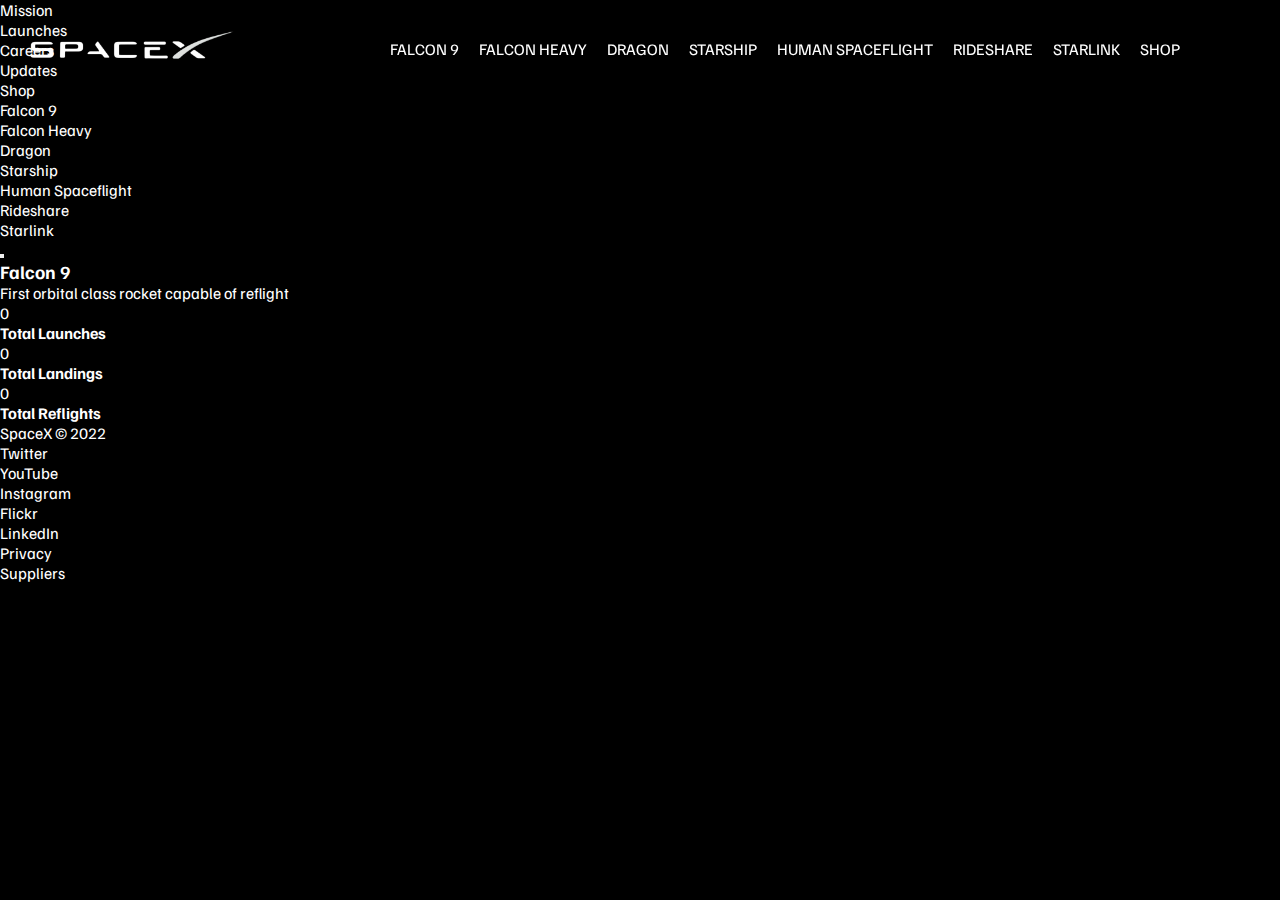
==== falcon9.html @ 8c1770c3 "Header/Navbar HTML & CSS" ====
<!DOCTYPE html>
<html lang="en">
  <head>
    <meta charset="UTF-8" />
    <meta http-equiv="X-UA-Compatible" content="IE=edge" />
    <meta name="viewport" content="width=device-width, initial-scale=1.0" />
    <link rel="stylesheet" href="css/style.css" />
    <script src="js/script.js" defer></script>
    <title>SpaceX - Falcon 9</title>
  </head>
  <body>
    <div id="overlay"></div>
    <div id="mobile-menu" class="mobile-main-menu">
      <ul>
        <li><a href="#">Mission</a></li>
        <li><a href="#">Launches</a></li>
        <li><a href="#">Careers</a></li>
        <li><a href="#">Updates</a></li>
        <li><a href="#">Shop</a></li>

        <li class="mobile-only"><a href="falcon9.html">Falcon 9</a></li>
        <li class="mobile-only">
          <a href="falcon-heavy.html">Falcon Heavy</a>
        </li>
        <li class="mobile-only"><a href="dragon.html">Dragon</a></li>
        <li class="mobile-only"><a href="#">Starship</a></li>
        <li class="mobile-only"><a href="#">Human Spaceflight</a></li>
        <li class="mobile-only"><a href="#">Rideshare</a></li>
        <li class="mobile-only"><a href="#">Starlink</a></li>
      </ul>
    </div>
    <header class="main-header">
      <div class="logo">
        <a href="index.html">
          <img src="img/logo.png" alt="SpaceX" />
        </a>
      </div>
      <nav class="desktop-main-menu">
        <ul>
          <li><a href="falcon9.html">Falcon 9</a></li>
          <li><a href="falcon-heavy.html">Falcon Heavy</a></li>
          <li><a href="dragon.html">Dragon</a></li>
          <li><a href="#">Starship</a></li>
          <li><a href="#">Human Spaceflight</a></li>
          <li><a href="#">Rideshare</a></li>
          <li><a href="#">Starlink</a></li>
          <li><a href="#">Shop</a></li>
        </ul>
      </nav>
    </header>

    <!-- Hamburger Menu -->
    <button id="menu-btn" class="hamburger" type="button">
      <span class="hamburger-top"></span>
      <span class="hamburger-middle"></span>
      <span class="hamburger-bottom"></span>
    </button>

    <section class="section-animate bg-falcon-9"></section>
    <div class="section-inner-center">
      <h3>Falcon 9</h3>
      <p>First orbital class rocket capable of reflight</p>
    </div>

    <div class="stats">
      <div>
        <span class="counter" data-target="3">0</span>
        <h4>Total Launches</h4>
      </div>
      <div>
        <span class="counter" data-target="7">0</span>
        <h4>Total Landings</h4>
      </div>
      <div>
        <span class="counter" data-target="4">0</span>
        <h4>Total Reflights</h4>
      </div>
    </div>

    <footer>
      <ul>
        <li>SpaceX &copy; 2022</li>
        <li><a href="#">Twitter</a></li>
        <li><a href="#">YouTube</a></li>
        <li><a href="#">Instagram</a></li>
        <li><a href="#">Flickr</a></li>
        <li><a href="#">LinkedIn</a></li>
        <li><a href="#">Privacy</a></li>
        <li><a href="#">Suppliers</a></li>
      </ul>
    </footer>
  </body>
</html>
---- css/style.css ----
@import url("https://fonts.googleapis.com/css2?family=Familjen+Grotesk:wght@400;600;700&display=swap");

*,
*::before,
*::after {
  margin: 0;
  padding: 0;
  box-sizing: border-box;
}
body {
  font-family: "Familjen Grotesk", sans-serif;
  background: black;
  color: white;
}

a {
  text-decoration: none;
  color: #fff;
}

ul {
  list-style: none;
}

/*Header/Navbar*/
.main-header {
  position: fixed;
  top: 0;
  left: 0;
  width: 100%;
  z-index: 3;
  display: flex;
  justify-content: space-between;
  align-items: center;
  text-transform: uppercase;
  height: 100px;
  padding: 0 30px;
}
/* Logo */

.logo {
  width: 210px;
  height: auto;
}

.logo img {
  display: block;
  width: 100%;
  height: auto;
}

/* Desktop Menu */

.desktop-main-menu {
 margin-right: 50px;
}

.desktop-main-menu ul {
    display: flex;
}

.desktop-main-menu ul li {
    position: relative;
    margin-right: 20px;
    padding-bottom: 2px;
}
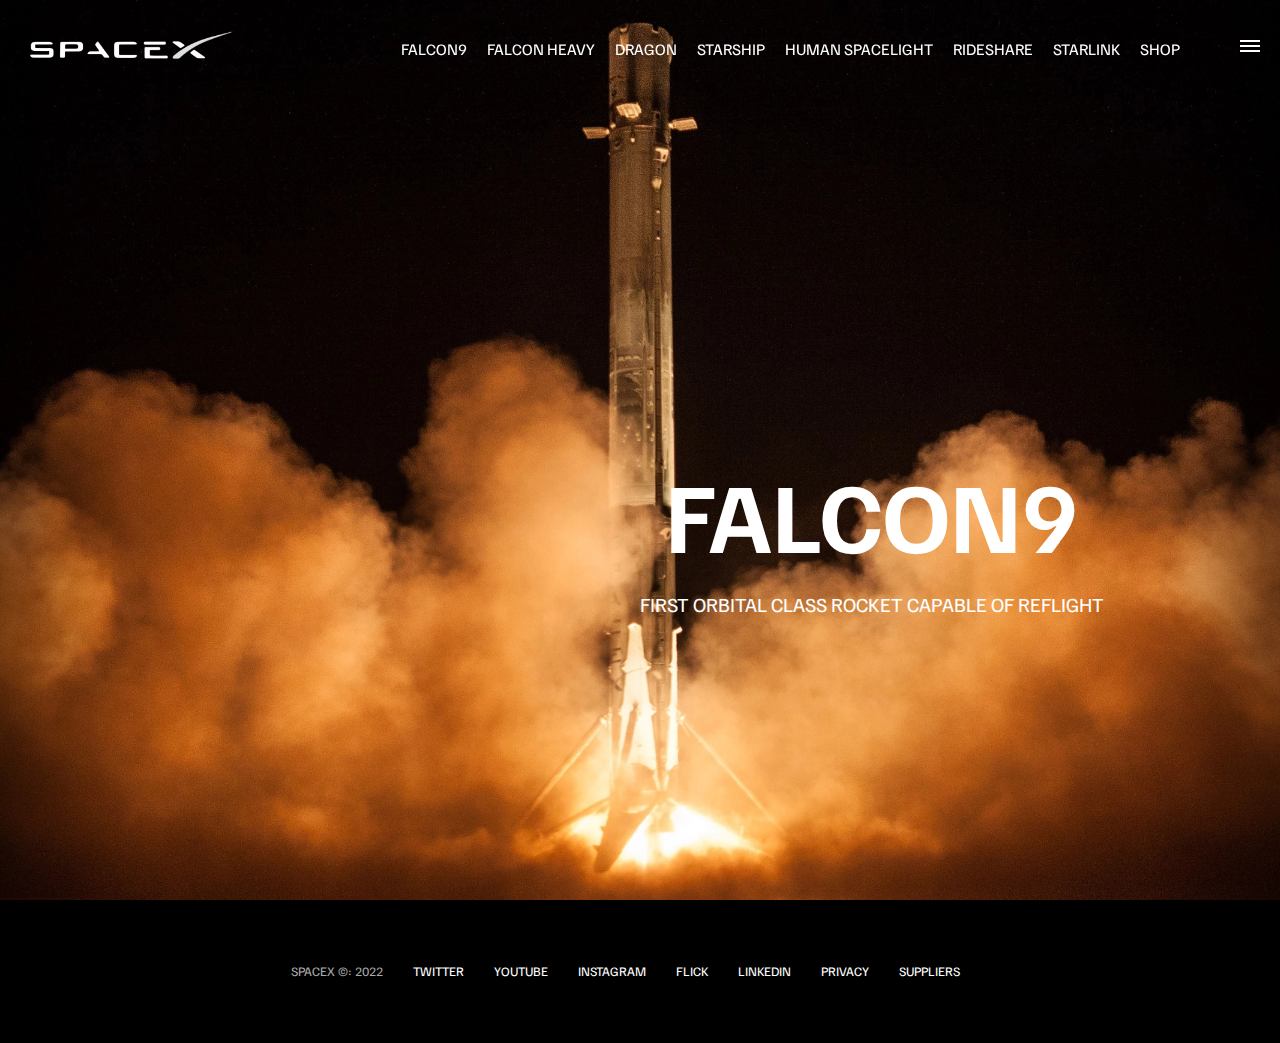
==== commit eb07b17d: "Inner Page & Fade Animation" ====
--- a/falcon9.html
+++ b/falcon9.html
@@ -4,47 +4,46 @@
     <meta charset="UTF-8" />
     <meta http-equiv="X-UA-Compatible" content="IE=edge" />
     <meta name="viewport" content="width=device-width, initial-scale=1.0" />
-    <link rel="stylesheet" href="css/style.css" />
+    <link rel="stylesheet" href="/css/style.css" />
     <script src="js/script.js" defer></script>
-    <title>SpaceX - Falcon 9</title>
+    <title>SpaceX-Falcon9</title>
   </head>
   <body>
     <div id="overlay"></div>
     <div id="mobile-menu" class="mobile-main-menu">
       <ul>
-        <li><a href="#">Mission</a></li>
-        <li><a href="#">Launches</a></li>
-        <li><a href="#">Careers</a></li>
-        <li><a href="#">Updates</a></li>
-        <li><a href="#">Shop</a></li>
+        <li a href="#">Mission</li>
+        <li a href="#">Launches</li>
+        <li a href="#">Careers</li>
+        <li a href="#">Upadates</li>
+        <li a href="#">Shop</li>
 
-        <li class="mobile-only"><a href="falcon9.html">Falcon 9</a></li>
+        <li class="mobile-only"><a href="falcon9.html">Falcon9</a></li>
         <li class="mobile-only">
           <a href="falcon-heavy.html">Falcon Heavy</a>
         </li>
         <li class="mobile-only"><a href="dragon.html">Dragon</a></li>
-        <li class="mobile-only"><a href="#">Starship</a></li>
-        <li class="mobile-only"><a href="#">Human Spaceflight</a></li>
-        <li class="mobile-only"><a href="#">Rideshare</a></li>
-        <li class="mobile-only"><a href="#">Starlink</a></li>
+        <li class="mobile-only"><a href="#.html">Starship</a></li>
+        <li class="mobile-only"><a href="#.html">Human Spacelight</a></li>
+        <li class="mobile-only"><a href="#.html">Rideshare</a></li>
+        <li class="mobile-only"><a href="#.html">Starlink</a></li>
+        <li class="mobile-only"><a href="#.html">Shop</a></li>
       </ul>
     </div>
     <header class="main-header">
       <div class="logo">
-        <a href="index.html">
-          <img src="img/logo.png" alt="SpaceX" />
-        </a>
+        <img src="/img/logo.png" alt="SpaceX" />
       </div>
       <nav class="desktop-main-menu">
         <ul>
-          <li><a href="falcon9.html">Falcon 9</a></li>
+          <li><a href="falcon9.html">Falcon9</a></li>
           <li><a href="falcon-heavy.html">Falcon Heavy</a></li>
           <li><a href="dragon.html">Dragon</a></li>
-          <li><a href="#">Starship</a></li>
-          <li><a href="#">Human Spaceflight</a></li>
-          <li><a href="#">Rideshare</a></li>
-          <li><a href="#">Starlink</a></li>
-          <li><a href="#">Shop</a></li>
+          <li><a href="#.html">Starship</a></li>
+          <li><a href="#.html">Human Spacelight</a></li>
+          <li><a href="#.html">Rideshare</a></li>
+          <li><a href="#.html">Starlink</a></li>
+          <li><a href="#.html">Shop</a></li>
         </ul>
       </nav>
     </header>
@@ -58,33 +57,17 @@
 
     <section class="section-animate bg-falcon-9"></section>
     <div class="section-inner-center">
-      <h3>Falcon 9</h3>
+      <h3>Falcon9</h3>
       <p>First orbital class rocket capable of reflight</p>
     </div>
-
-    <div class="stats">
-      <div>
-        <span class="counter" data-target="3">0</span>
-        <h4>Total Launches</h4>
-      </div>
-      <div>
-        <span class="counter" data-target="7">0</span>
-        <h4>Total Landings</h4>
-      </div>
-      <div>
-        <span class="counter" data-target="4">0</span>
-        <h4>Total Reflights</h4>
-      </div>
-    </div>
-
     <footer>
       <ul>
-        <li>SpaceX &copy; 2022</li>
+        <li>SPaceX &copy: 2022</li>
         <li><a href="#">Twitter</a></li>
-        <li><a href="#">YouTube</a></li>
+        <li><a href="#">Youtube</a></li>
         <li><a href="#">Instagram</a></li>
-        <li><a href="#">Flickr</a></li>
-        <li><a href="#">LinkedIn</a></li>
+        <li><a href="#">Flick</a></li>
+        <li><a href="#">Linkedin</a></li>
         <li><a href="#">Privacy</a></li>
         <li><a href="#">Suppliers</a></li>
       </ul>
--- a/css/style.css
+++ b/css/style.css
@@ -52,15 +52,400 @@
 /* Desktop Menu */
 
 .desktop-main-menu {
- margin-right: 50px;
+  margin-right: 50px;
 }
 
 .desktop-main-menu ul {
-    display: flex;
+  display: flex;
 }
 
 .desktop-main-menu ul li {
-    position: relative;
-    margin-right: 20px;
-    padding-bottom: 2px;
-}+  position: relative;
+  margin-right: 20px;
+  padding-bottom: 2px;
+}
+
+/* Menu item bottom border */
+
+.desktop-main-menu ul li a::after {
+  content: "";
+  position: absolute;
+  bottom: 0;
+  left: 0;
+  width: 100%;
+  height: 1px;
+  background: #fff;
+  transform: scaleX(0);
+  transition: transform 0.6s cubic-bezier(0.19, 1, 0.22, 1);
+  transform-origin: right center;
+}
+
+.desktop-main-menu ul li a:hover::after {
+  transform: scaleX(1);
+  transform-origin: left-center;
+  transition-duration: 0.4s;
+}
+
+section {
+  position: relative;
+  height: 100vh;
+  background-position: center center;
+  background-repeat: no-repeat;
+  background-size: cover;
+  text-transform: uppercase;
+}
+
+.section-inner {
+  position: absolute;
+  bottom: 200px;
+  left: 150px;
+  max-width: 560px;
+}
+
+.section-inner h4 {
+  font-size: 22px;
+  margin-bottom: 5px;
+  font-weight: 300;
+  animation: fadeInUp 0.5s ease-in-out;
+}
+
+.section-inner h2 {
+  font-size: 50px;
+  font-weight: 700;
+  margin-bottom: 20px;
+  animation: fadeInUp 0.5s ease-in-out 0.2s;
+  animation-fill-mode: both; /* Stop from showing at start */
+}
+
+.section-inner a {
+  animation: fadeInUp 0.5s ease-in-out 0.4s;
+  animation-fill-mode: both; /* Stop from showing at start */
+}
+
+/* Background images */
+
+.section-a {
+  background-image: url("../img/section-a.webp");
+}
+
+.section-b {
+  background-image: url("../img/section-b.webp");
+}
+
+.section-c {
+  background-image: url("../img/section-c.webp");
+}
+
+.section-d {
+  background-image: url("../img/section-d.webp");
+}
+
+.section-e {
+  background-image: url("../img/section-e.webp");
+}
+
+.section-f {
+  background-image: url("../img/section-f.webp");
+}
+
+.btn {
+  position: relative;
+  display: inline-block;
+  cursor: pointer;
+  text-align: center;
+  min-width: 130px;
+  padding: 15px 50px;
+  margin-top: 10px;
+  border: 2px solid white;
+  text-transform: uppercase;
+  font-weight: bold;
+  overflow: hidden;
+  z-index: 2;
+}
+
+.btn:hover span {
+  color: black;
+}
+
+.btn .hover {
+  position: absolute;
+  top: 0;
+  left: 0;
+  width: 100%;
+  height: 100%;
+  background-color: #fff;
+  color: black;
+  z-index: -1;
+  transform: translateY(100%);
+  transition: transform 0.6s cubic-bezier(0.19, 1, 0.22, 1);
+}
+
+.btn:hover .hover {
+  transform: translateY(0);
+}
+
+.scroll-arrow {
+  position: absolute;
+  bottom: 50px;
+  left: 50%;
+  transform: translateX(-50%);
+  animation: fadeBounce 5s infinite;
+}
+/* Footer */
+footer {
+  position: relative;
+  padding: 55px 0;
+}
+
+footer ul {
+  display: flex;
+  justify-content: center;
+  align-items: center;
+  flex-wrap: wrap;
+}
+
+footer ul li {
+  margin-right: 30px;
+  color: #aaa;
+  text-transform: uppercase;
+  font-size: 13px;
+  line-height: 2.5;
+}
+
+footer ul li a {
+  color: #fff;
+  transition: color 0.6s;
+}
+
+footer ul li a:hover {
+  color: #aaa;
+}
+
+/* Hamburger Menu*/
+.hamburger {
+  position: fixed;
+  top: 40px;
+  right: 20px;
+  z-index: 10;
+  cursor: pointer;
+  width: 20px;
+  height: 20px;
+  background: none;
+  border: none;
+}
+
+.hamburger-top,
+.hamburger-middle,
+.hamburger-bottom {
+  position: absolute;
+  width: 20px;
+  height: 2px;
+  top: 0;
+  left: 0;
+  background: white;
+  transition: all 0.5s;
+}
+
+.hamburger-middle {
+  transform: translateY(5px);
+}
+
+.hamburger-bottom {
+  transform: translateY(10px);
+}
+
+/* Transition hamburger to X when open */
+.open {
+  transform: rotate(90deg);
+}
+.open .hamburger-top {
+  transform: rotate(45deg) translateY(6px) translateX(6px);
+}
+
+.open .hamburger-middle {
+  display: none;
+}
+
+.open .hamburger-bottom {
+  transform: rotate(-45deg) translateY(6px) translateX(-6px);
+}
+/* Overlay */
+
+.overlay-show {
+  position: fixed;
+  top: 0;
+  left: 0;
+  width: 100%;
+  height: 100%;
+  background-color: rgb(0, 0, 0, 0.5);
+  z-index: 3;
+}
+
+/* Stop body scroll */
+.stop-scroling {
+  overflow: hidden;
+}
+
+/* Hide mobile main menu items */
+.mobile-only {
+  display: none;
+}
+
+/* Mobile menu */
+
+.mobile-main-menu {
+  position: fixed;
+  top: 0;
+  right: 0;
+  width: 350px;
+  height: 100%;
+  background: black;
+  z-index: 4;
+
+  display: flex;
+  align-items: center;
+  justify-content: center;
+  transform: translateX(100%);
+  transition: transform 0.6s cubic-bezier(0.19, 1, 0, 0.22);
+}
+
+/* Bring menu from right */
+.show-menu {
+  transform: translateX(0);
+}
+
+.mobile-main-menu ul {
+  display: flex;
+  flex-direction: column;
+  align-items: end;
+  justify-content: center;
+  padding: 50px;
+  width: 100%;
+}
+
+.mobile-main-menu ul li {
+  margin-bottom: 20px;
+  font-size: 18px;
+  text-transform: uppercase;
+  border-bottom: 1px #555 dotted;
+  width: 100%;
+  text-align: right;
+  padding-bottom: 8px;
+}
+
+.mobile-main-menu ul li a {
+  color: #fff;
+  transition: color 0.6s;
+}
+
+.mobile-main-menu ul li a:hover {
+  color: #aaa;
+}
+
+/* Inner Pages */
+
+.bg-falcon-9 {
+  background-image: url("../img/falcon-9.webp");
+}
+
+.section-animate {
+  animation: fadeIn 2s ease-in-out;
+}
+
+.section-inner-center {
+  position: absolute;
+  top: 50%;
+  left: 50%;
+  transform: translate (-50%, -50%);
+  text-transform: uppercase;
+  text-align: center;
+}
+
+.section-inner-center h3 {
+  font-size: 100px;
+  margin-bottom: 15px;
+  animation: fadeInUp ease-in-out;
+}
+
+.section-inner-center p {
+  font-size: 20px;
+  animation: fadeInUp ease-in-out 0.2s;
+  animation-fill-mode: both;
+}
+
+/* Animations */
+
+@keyframes fadeInUp {
+  0% {
+    opacity: 0;
+    transform: translateY(140px);
+  }
+  100% {
+    opacity: 1;
+    transform: translateY(0);
+  }
+}
+
+@keyframes fadeIn {
+  0% {
+    opacity: 0;
+  }
+  100% {
+    opacity: 1;
+  }
+}
+
+@keyframes fadeBounce {
+  0%,
+  20%,
+  50%,
+  80%,
+  100% {
+    opacity: 0;
+    transform: translateY(-20px);
+  }
+
+  40% {
+    opacity: 1;
+    transform: translateY(0);
+  }
+}
+
+/* Media Queries */
+
+@media (max-width: 960px) {
+  /* Hide desktop menu */
+  .desktop-main-menu {
+    display: none;
+  }
+  /* Show main mobile items */
+  .mobile-only {
+    display: block;
+  }
+}
+
+@media (max-width: 600px) {
+  .section-inner {
+    bottom: 75px;
+    left: 20px;
+  }
+  .section-inner h2 {
+    font-size: 40px;
+  }
+
+  footer ul li:first-child {
+    position: absolute;
+    top: 30px;
+    left: 50%;
+    transform: translate(-50%, -50%);
+  }
+
+  footer ul li {
+    margin-right: 15px;
+  }
+
+  .logo {
+    width: 150px;
+    margin: auto;
+  }
+}
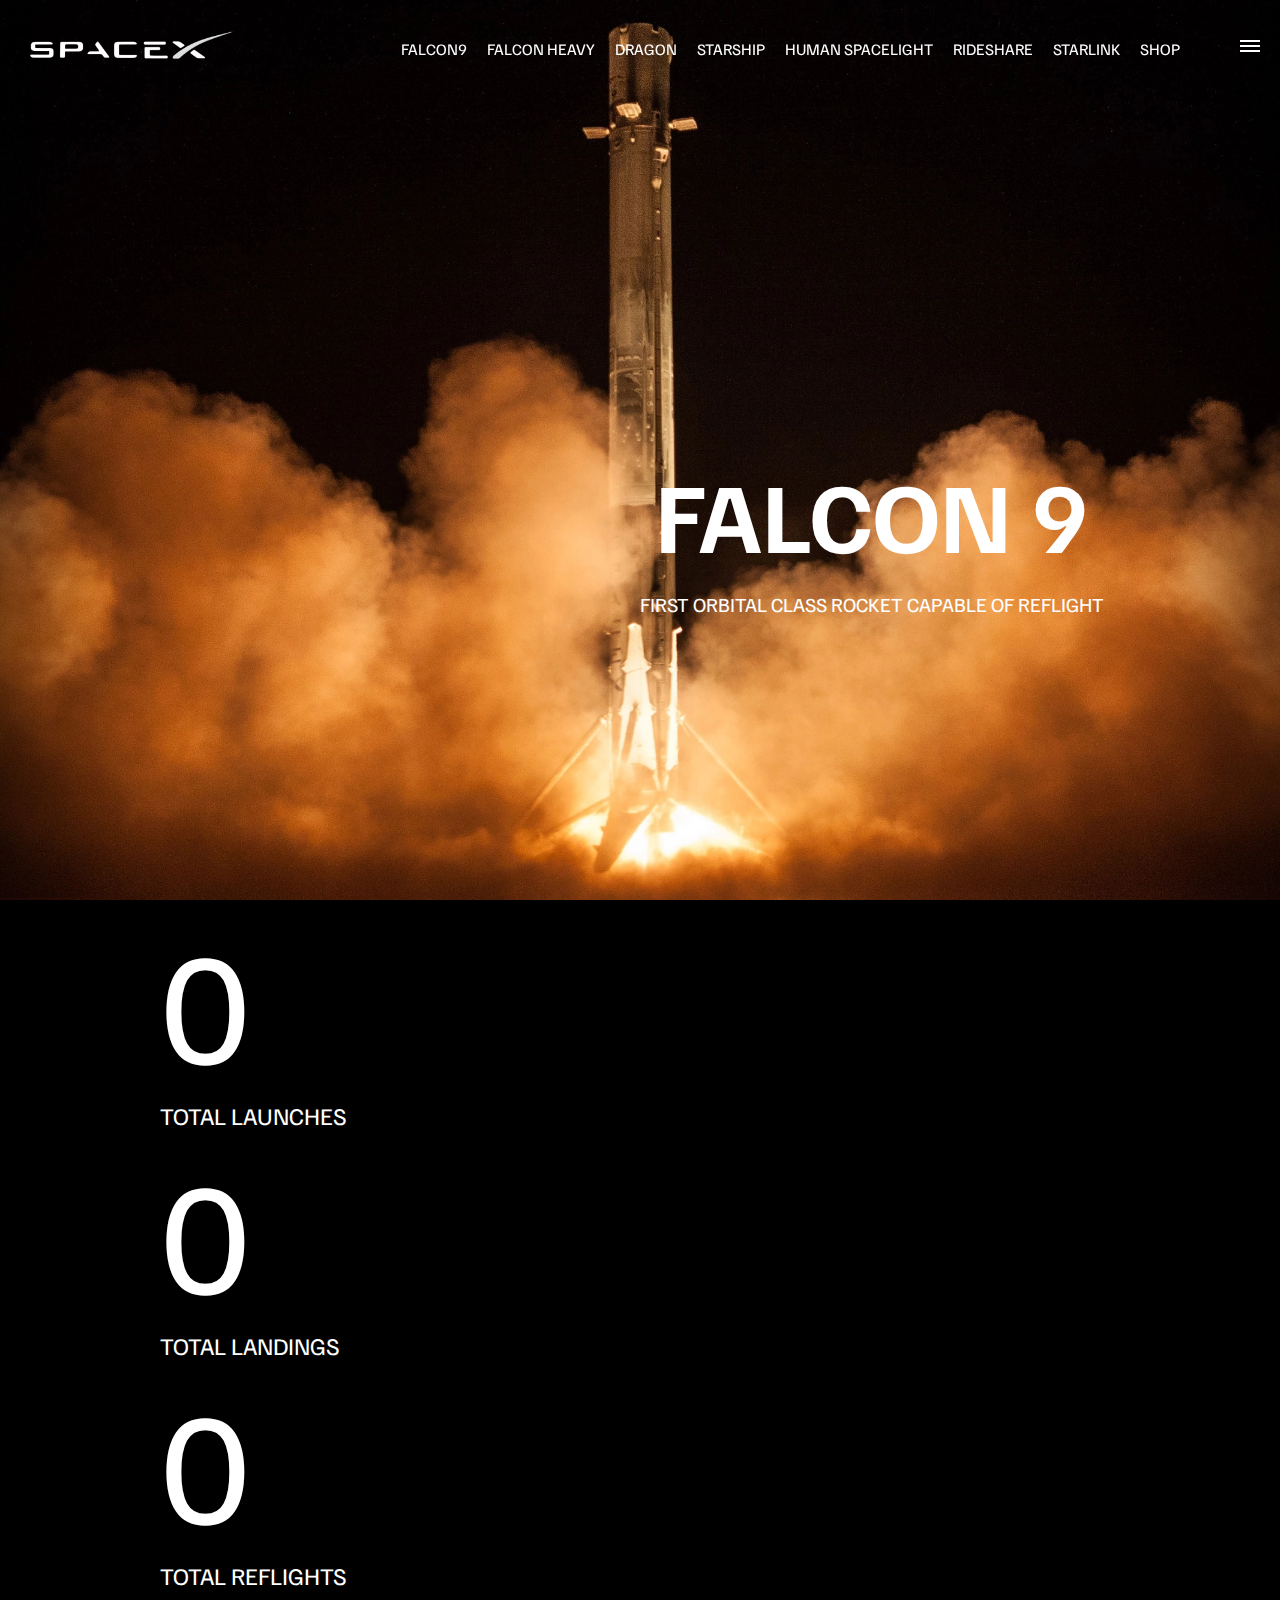
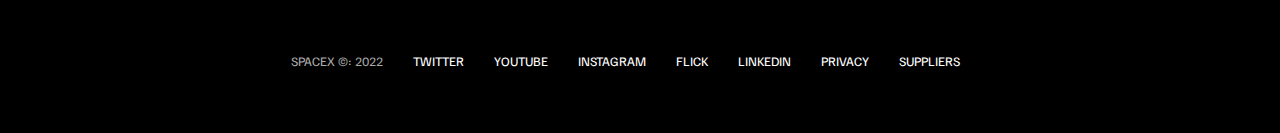
==== commit 21665f2b: "Stats Counter HTML & CSS" ====
--- a/falcon9.html
+++ b/falcon9.html
@@ -57,9 +57,29 @@
 
     <section class="section-animate bg-falcon-9"></section>
     <div class="section-inner-center">
-      <h3>Falcon9</h3>
+      <h3>Falcon 9</h3>
       <p>First orbital class rocket capable of reflight</p>
     </div>
+    <div class="stats">
+      <div>
+        <span class="counter" data-target="3">0</span>
+        <h4>Total Launches</h4>
+      </div>
+    </div>
+    </div>
+    <div class="stats">
+      <div>
+        <span class="counter" data-target="7">0</span>
+        <h4>Total Landings</h4>
+      </div>
+    </div>
+    <div class="stats">
+      <div>
+        <span class="counter" data-target="4">0</span>
+        <h4>Total Reflights</h4>
+      </div>
+    </div>
+
     <footer>
       <ul>
         <li>SPaceX &copy: 2022</li>
--- a/css/style.css
+++ b/css/style.css
@@ -373,6 +373,26 @@
   animation-fill-mode: both;
 }
 
+/* Stats */
+
+.stats {
+  max-width: 960px;
+  margin: 0 auto;
+  display: flex;
+  align-items: center;
+  justify-content: space-between;
+  text-transform: uppercase;
+}
+
+.stats div span {
+  font-size: 160px;
+}
+
+.stats div h4 {
+  font-size: 24px;
+  font-weight: 300;
+}
+
 /* Animations */
 
 @keyframes fadeInUp {
